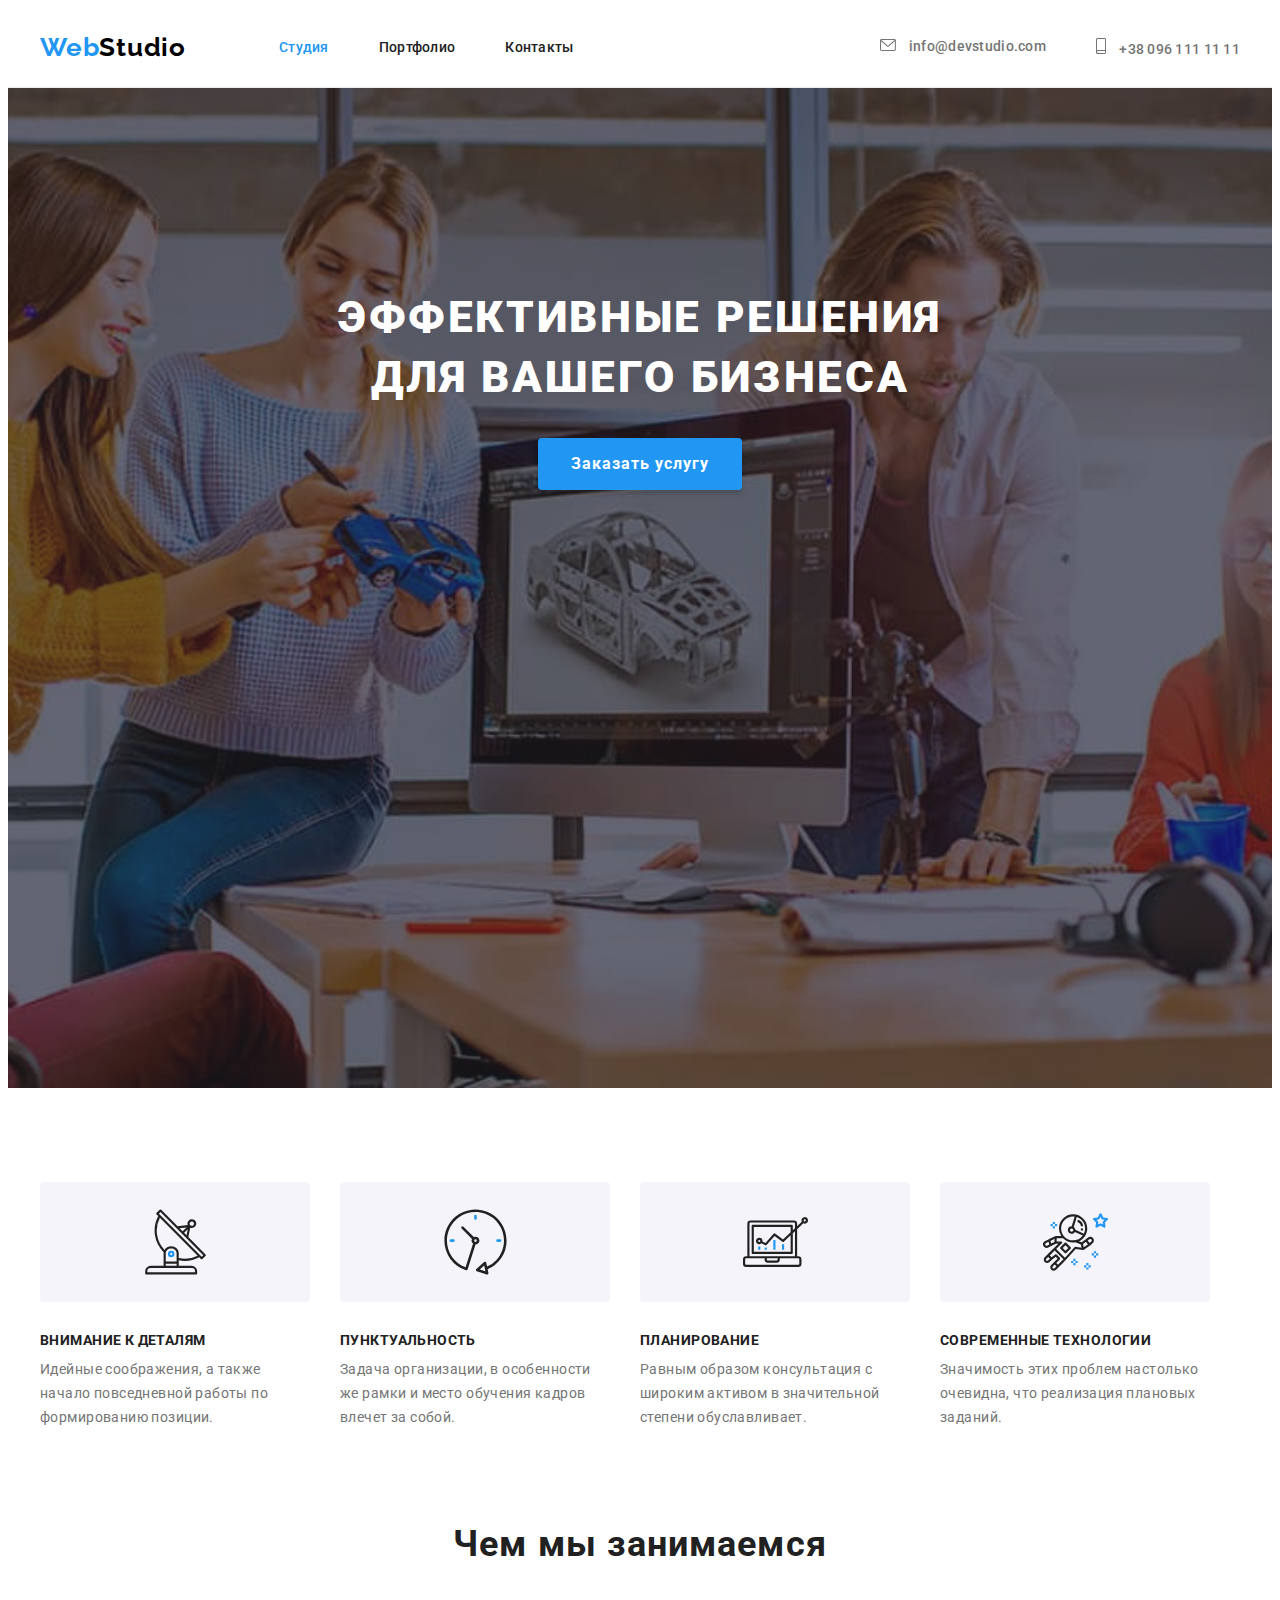
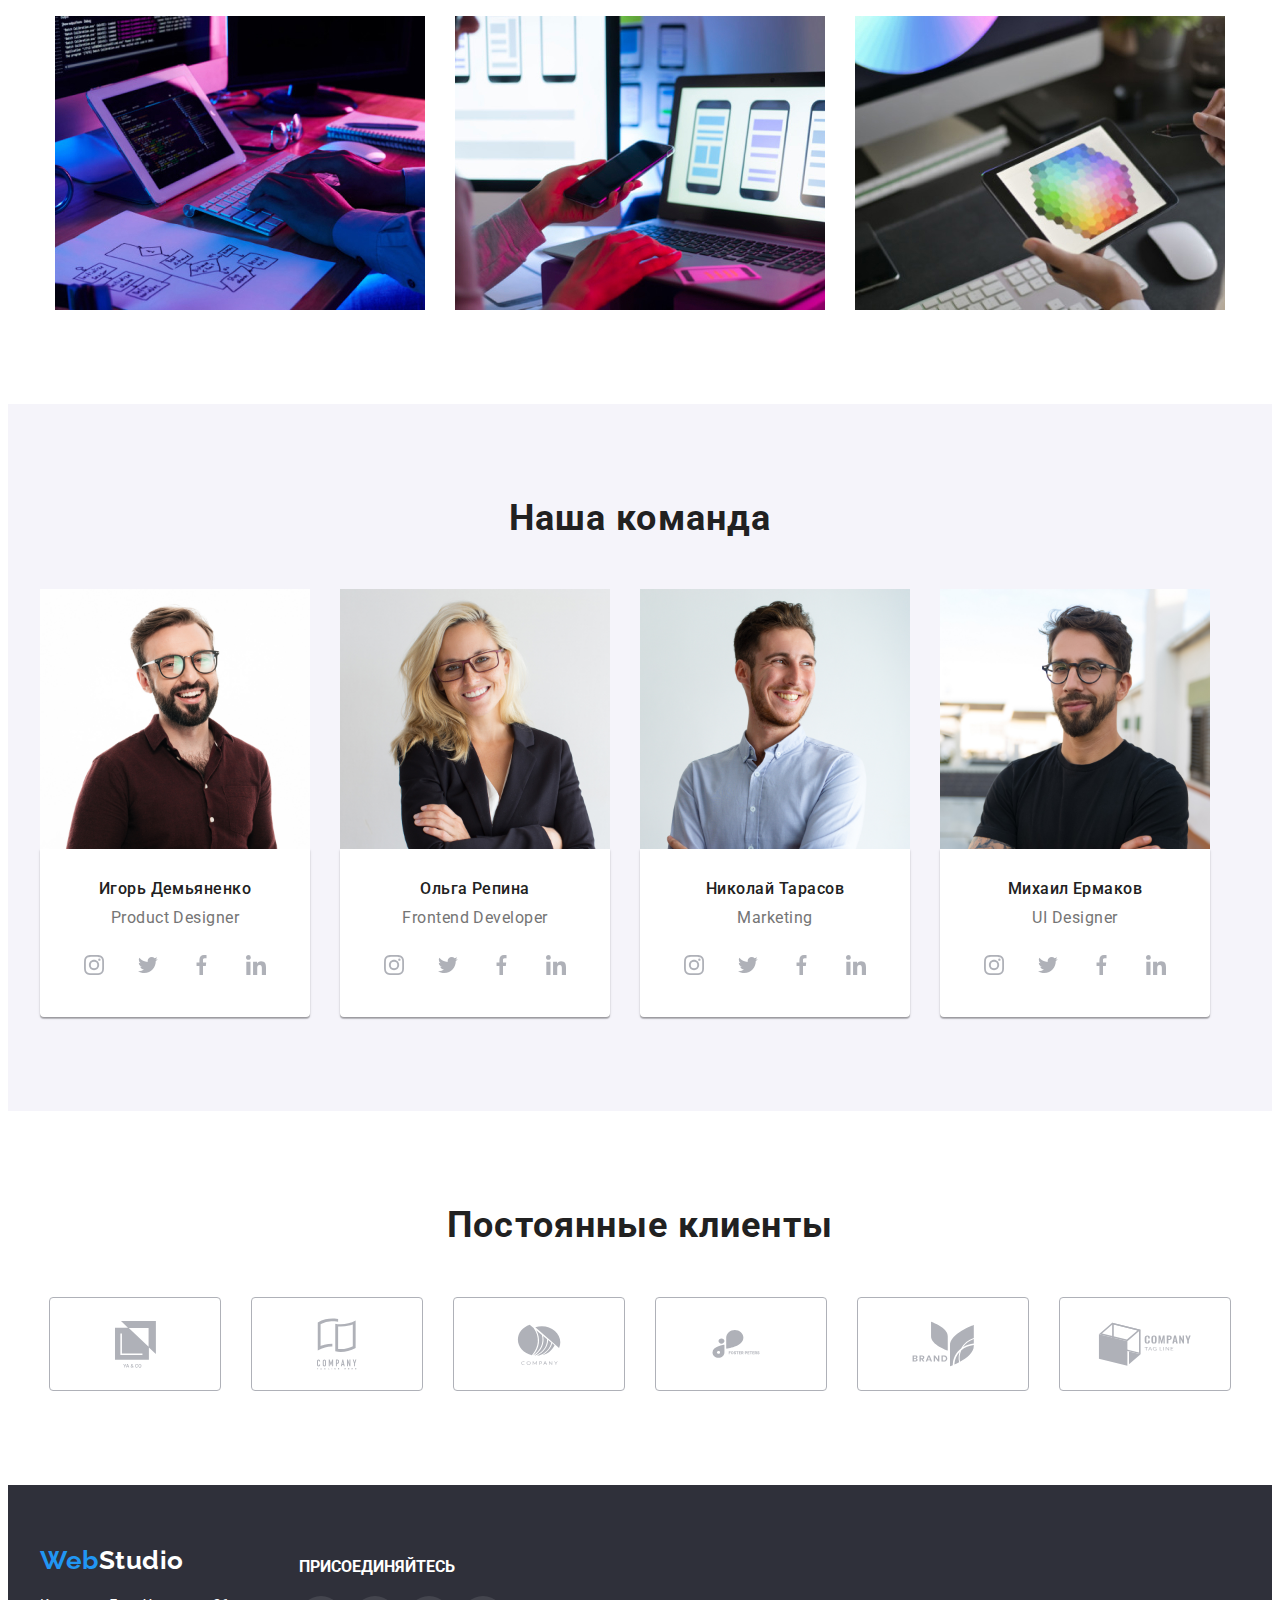
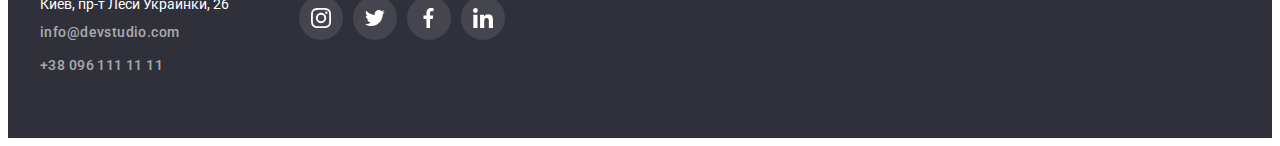
==== index.html @ 24366f68 "Initial commit" ====
<!DOCTYPE html>
<html lang="ru">
  <head>
    <meta charset="UTF-8" />
    <meta name="viewport" content="width=device-width, initial-scale=1.0" />
    <title>Студія</title>
    <link rel="preconnect" href="https://fonts.googleapis.com" />
    <link rel="preconnect" href="https://fonts.gstatic.com" crossorigin />
    <link
      href="https://fonts.googleapis.com/css2?family=Raleway:wght@700&family=Roboto:wght@400;500;700;900&display=swap"
      rel="stylesheet"
    />
    <link
      rel="stylesheet"
      href="https://cdnjs.cloudflare.com/ajax/libs/modern-normalize/1.1.0/modern-normalize.min.css"
      integrity="sha512-wpPYUAdjBVSE4KJnH1VR1HeZfpl1ub8YT/NKx4PuQ5NmX2tKuGu6U/JRp5y+Y8XG2tV+wKQpNHVUX03MfMFn9Q=="
      crossorigin="anonymous"
      referrerpolicy="no-referrer"
    />
    <link rel="stylesheet" href="./common.css" />
    <link rel="stylesheet" href="./main.css" />
  </head>

  <body>
    <!--секція хедер-->
    <header class="header">
      <div class="container header-container">
        <a href="/" class="logo link"
          >Web<span class="logo-title">Studio</span></a
        >

        <nav>
          <ul class="header-nav list">
            <li class="header-item">
              <a class="link current" href="./index.html">Студия</a>
            </li>
            <li class="header-item">
              <a class="link" href="./portfolio.html">Портфолио</a>
            </li>
            <li class="header-item">
              <a class="link" href="Контакты">Контакты</a>
            </li>
          </ul>
        </nav>

        <ul class="header-contacts list">
          <li>
            <a
              class="header-contact mail link"
              href="mailto:info@devstudio.com"
            >
              <svg width="16" height="12" class="ico">
                <use href="./symbol-defs.svg#icon-mail"></use>
              </svg>
              info@devstudio.com
            </a>
          </li>
          <li>
            <a class="header-contact link" href="tel:+380961111111">
              <svg width="10" height="16" class="ico">
                <use href="./symbol-defs.svg#icon-smartphone"></use>
              </svg>
              +38 096 111 11 11</a
            >
          </li>
        </ul>
      </div>
    </header>

    <!--секція герой-->
    <main>
      <section class="hero">
        <div class="container">
          <h1 class="hero-title">Эффективные решения для вашего бизнеса</h1>
          <button class="button" type="button">Заказать услугу</button>
        </div>
      </section>

      <!--секція переваги-->
      <section class="section benefits-section">
        <div class="container">
          <h2 hidden>особенности</h2>
          <ul class="benefits list">
            <li class="benefit-item">
              <div class="benefit-ico">
                <svg width="65" height="70" class="">
                  <use href="./symbol-defs.svg#icon-antenna"></use>
                </svg>
              </div>
              <h3 class="title">Внимание к деталям</h3>
              <p class="text-benefits">
                Идейные соображения, а также начало повседневной работы по
                формированию позиции.
              </p>
            </li>
            <li class="benefit-item">
              <div class="benefit-ico">
                <svg width="65" height="70" class="">
                  <use href="./symbol-defs.svg#icon-clock"></use>
                </svg>
              </div>
              <h3 class="title">Пунктуальность</h3>
              <p class="text-benefits">
                Задача организации, в особенности же рамки и место обучения
                кадров влечет за собой.
              </p>
            </li>
            <li class="benefit-item">
              <div class="benefit-ico">
                <svg width="65" height="70" class="">
                  <use href="./symbol-defs.svg#icon-diagram"></use>
                </svg>
              </div>
              <h3 class="title">Планирование</h3>
              <p class="text-benefits">
                Равным образом консультация с широким активом в значительной
                степени обуславливает.
              </p>
            </li>
            <li class="benefit-item">
              <div class="benefit-ico">
                <svg width="65" height="70" class="">
                  <use href="./symbol-defs.svg#icon-astronaut"></use>
                </svg>
              </div>
              <h3 class="title">Современные технологии</h3>
              <p class="text-benefits">
                Значимость этих проблем настолько очевидна, что реализация
                плановых заданий.
              </p>
            </li>
          </ul>
        </div>
      </section>

      <!--секція about-->
      <section class="section section-about">
        <div class="container">
          <h2 class="section-title">Чем мы занимаемся</h2>
          <ul class="services list">
            <li class="about">
              <img src="./img/01.jpg" alt="Фото" width="370" height="294" />
            </li>
            <li class="about">
              <img src="./img/02jpg.jpg" alt="Фото" width="370" height="294" />
            </li>
            <li class="about">
              <img src="./img/03jpg.jpg" alt="Фото" width="370" height="294" />
            </li>
          </ul>
        </div>
      </section>

      <!--секція команда-->
      <section class="section team-list">
        <div class="container">
          <h2 class="section-title">Наша команда</h2>
          <ul class="team list">
            <li class="team-item">
              <img src="./img/1.jpg" alt="портрет Игоря" width="270" />
              <div class="team-pic">
                <h3 class="title-smaller">Игорь Демьяненко</h3>
                <p class="text">Product Designer</p>
                <ul class="list ico-team-list">
                  <li class="ico-tiam">
                    <a class="social-link" href="">
                      <svg width="20" height="20" class="ico-team">
                        <use href="./symbol-defs.svg#icon-instagram"></use>
                      </svg>
                    </a>
                  </li>
                  <li class="ico-tiam">
                    <a class="social-link" href="">
                      <svg width="20" height="20" class="">
                        <use href="./symbol-defs.svg#icon-twitter"></use>
                      </svg>
                    </a>
                  </li>
                  <li class="ico-tiam">
                    <a class="social-link" href="">
                      <svg width="20" height="20" class="">
                        <use href="./symbol-defs.svg#icon-facebook"></use>
                      </svg>
                    </a>
                  </li>
                  <li class="ico-tiam">
                    <a class="social-link" href="">
                      <svg width="20" height="20" class="">
                        <use href="./symbol-defs.svg#icon-linkedin"></use>
                      </svg>
                    </a>
                  </li>
                </ul>
              </div>
            </li>
            <li class="team-item">
              <img src="./img/2.jpg" alt="портрет Ольги" width="270" />
              <div class="team-pic">
                <h3 class="title-smaller">Ольга Репина</h3>
                <p class="text">Frontend Developer</p>
                <ul class="list ico-team-list">
                  <li class="ico-tiam">
                    <a class="social-link" href="">
                      <svg width="20" height="20" class="ico-team">
                        <use href="./symbol-defs.svg#icon-instagram"></use>
                      </svg>
                    </a>
                  </li>
                  <li class="ico-tiam">
                    <a class="social-link" href="">
                      <svg width="20" height="20" class="">
                        <use href="./symbol-defs.svg#icon-twitter"></use>
                      </svg>
                    </a>
                  </li>
                  <li class="ico-tiam">
                    <a class="social-link" href="">
                      <svg width="20" height="20" class="">
                        <use href="./symbol-defs.svg#icon-facebook"></use>
                      </svg>
                    </a>
                  </li>
                  <li class="ico-tiam">
                    <a class="social-link" href="">
                      <svg width="20" height="20" class="">
                        <use href="./symbol-defs.svg#icon-linkedin"></use>
                      </svg>
                    </a>
                  </li>
                </ul>
              </div>
            </li>
            <li class="team-item">
              <img src="./img/3.jpg" alt="портрет Николая" width="270" />
              <div class="team-pic">
                <h3 class="title-smaller">Николай Тарасов</h3>
                <p class="text">Marketing</p>
                <ul class="list ico-team-list">
                  <li class="ico-tiam">
                    <a class="social-link" href="">
                      <svg width="20" height="20" class="ico-team">
                        <use href="./symbol-defs.svg#icon-instagram"></use>
                      </svg>
                    </a>
                  </li>
                  <li class="ico-tiam">
                    <a class="social-link" href="">
                      <svg width="20" height="20" class="">
                        <use href="./symbol-defs.svg#icon-twitter"></use>
                      </svg>
                    </a>
                  </li>
                  <li class="ico-tiam">
                    <a class="social-link" href="">
                      <svg width="20" height="20" class="">
                        <use href="./symbol-defs.svg#icon-facebook"></use>
                      </svg>
                    </a>
                  </li>
                  <li class="ico-tiam">
                    <a class="social-link" href="">
                      <svg width="20" height="20" class="">
                        <use href="./symbol-defs.svg#icon-linkedin"></use>
                      </svg>
                    </a>
                  </li>
                </ul>
              </div>
            </li>
            <li class="team-item">
              <img src="./img/4.jpg" alt="портрет Михаила" width="270" />
              <div class="team-pic">
                <h3 class="title-smaller">Михаил Ермаков</h3>
                <p class="text">UI Designer</p>
                <ul class="list ico-team-list">
                  <li class="ico-tiam">
                    <a class="social-link" href="">
                      <svg width="20" height="20" class="ico-team">
                        <use href="./symbol-defs.svg#icon-instagram"></use>
                      </svg>
                    </a>
                  </li>
                  <li class="ico-tiam">
                    <a class="social-link" href="">
                      <svg width="20" height="20" class="">
                        <use href="./symbol-defs.svg#icon-twitter"></use>
                      </svg>
                    </a>
                  </li>
                  <li class="ico-tiam">
                    <a class="social-link" href="">
                      <svg width="20" height="20" class="">
                        <use href="./symbol-defs.svg#icon-facebook"></use>
                      </svg>
                    </a>
                  </li>
                  <li class="ico-tiam">
                    <a class="social-link" href="">
                      <svg width="20" height="20" class="">
                        <use href="./symbol-defs.svg#icon-linkedin"></use>
                      </svg>
                    </a>
                  </li>
                </ul>
              </div>
            </li>
          </ul>
        </div>
      </section>

      <!--секція клієнти-->
      <section class="section section-clients">
        <div class="container">
          <h2 class="section-title">Постоянные клиенты</h2>
          <ul class="services list">
            <li class="clients">
              <a class="clients-list" href="">
                <svg width="41" height="47" class="">
                  <use href="./symbol-defs.svg#icon-group"></use>
                </svg>
              </a>
            </li>
            <li class="clients">
              <a class="clients-list" href="">
                <svg width="40" height="52" class="">
                  <use href="./symbol-defs.svg#icon-group-1"></use>
                </svg>
              </a>
            </li>
            <li class="clients">
              <a class="clients-list" href="">
                <svg width="44" height="41" class="">
                  <use href="./symbol-defs.svg#icon-group-2"></use>
                </svg>
              </a>
            </li>
            <li class="clients">
              <a class="clients-list" href="">
                <svg width="85" height="41" class="">
                  <use href="./symbol-defs.svg#icon-group-3"></use>
                </svg>
              </a>
            </li>
            <li class="clients">
              <a class="clients-list" href="">
                <svg width="63" height="46" class="">
                  <use href="./symbol-defs.svg#icon-group-4"></use>
                </svg>
              </a>
            </li>
            <li class="clients">
              <a class="clients-list" href="">
                <svg width="94" height="44" class="">
                  <use href="./symbol-defs.svg#icon-group-5"></use>
                </svg>
              </a>
            </li>
          </ul>
        </div>
      </section>
    </main>

    <!--сексія Футер-->
    <footer class="footer">
      <div class="container">
        <div class="footer-position">
          <div class="footer-main">
            <a href="/" class="logo link"
              >Web<span class="logo-title">Studio</span></a
            >
            <address class="map">Киев, пр-т Леси Украинки, 26</address>
            <address class="contacts">
              <a
                class="footer-contacts link mail-footer"
                href="mailto:info@devstudio.com"
                >info@devstudio.com</a
              >
              <a class="footer-contacts link" href="tel:+380961111111"
                >+38 096 111 11 11</a
              >
            </address>
          </div>
          <div class="footer-add">
            <h3 class="add">присоединяйтесь</h3>
            <ul class="list ico-team-list">
              <li class="ico-footer">
                <a class="social-link-footer" href="">
                  <svg width="20" height="20" class="ico-team">
                    <use href="./symbol-defs.svg#icon-instagram"></use>
                  </svg>
                </a>
              </li>
              <li class="ico-footer">
                <a class="social-link-footer" href="">
                  <svg width="20" height="20" class="">
                    <use href="./symbol-defs.svg#icon-twitter"></use>
                  </svg>
                </a>
              </li>
              <li class="ico-footer">
                <a class="social-link-footer" href="">
                  <svg width="20" height="20" class="">
                    <use href="./symbol-defs.svg#icon-facebook"></use>
                  </svg>
                </a>
              </li>
              <li class="ico-footer">
                <a class="social-link-footer" href="">
                  <svg width="20" height="20" class="">
                    <use href="./symbol-defs.svg#icon-linkedin"></use>
                  </svg>
                </a>
              </li>
            </ul>
          </div>
        </div>
      </div>
    </footer>
  </body>
</html>
---- common.css ----
/*герой*/

.hero {
    background-color: var(--titel-background-color);
    text-align: center;
    padding-top: 200px;
    padding-bottom: 200px;
    background-image: linear-gradient(to left, 
        rgba(47, 48, 58, 0.4), 
        rgba(47, 48, 58, 0.4)),
        url(./bgImg.jpg);
    background-repeat: no-repeat;
    background-position: center;
    background-size: cover;
    max-width: 1600px;
    height: 600px;
    margin-left: auto;
    margin-right: auto;
}

.hero-title {
    max-width: 696px;
    height: 120px;
    margin-bottom: 30px;
    margin-left: auto;
    margin-right: auto;
    color: var(--primery-white-coloc);
    font-family: var(--main-font);
    font-size: 44px;
    font-weight: 900;
    font-style: normal;
    line-height: 1.36;
    letter-spacing: 0.06em;
    text-transform: uppercase;
}

/* кнопки */

.button {
    font-family: var(--main-font), sans-serif;
    color: var(--primery-white-coloc);
    background-color: var(--accent-color);
    font-weight: 700;
    font-size: 16px;
    letter-spacing: 0.06em;
    line-height: 1.88;
    border-radius: 4px;
    border: 1px solid transparent;
    padding: 10px 32px;
    box-shadow: 0px 4px 4px rgba(0, 0, 0, 0.15);
}

.button:hover,
.button:focus {
    background-color: #188CE8;
    box-shadow: 0px 4px 4px rgba(0, 0, 0, 0.15);
}

.button-secondary {
    font-family: var(--main-font), sans-serif;
    color: var(--title-text-coloc);
    font-weight: 500;
    font-size: 16px;
    line-height: 1.62;
    text-align: center;
    letter-spacing: 0.03em;
    cursor: pointer;
    background-color: var(--secondary-background-color);
    border-radius: 4px;
    border: 1px solid transparent;
    padding: 6px 22px;
}

.button-secondary:hover,
.button-secondary:focus {
    color: var(--primery-white-coloc);
    background-color: var(--accent-color);
    box-shadow: 0px 3px 1px rgba(0, 0, 0, 0.1), 0px 1px 2px rgba(0, 0, 0, 0.08), 0px 2px 2px rgba(0, 0, 0, 0.12);
}

.button-secondary.current {
    background-color: var(--accent-color);
    color: var(--primery-white-coloc);
    box-shadow: 0px 3px 1px rgba(0, 0, 0, 0.1), 0px 1px 2px rgba(0, 0, 0, 0.08), 0px 2px 2px rgba(0, 0, 0, 0.12);
}

/* переваги*/

.benefits-section {
    padding-top: 94px;
    padding-bottom: 94px;
}

.benefits.list {
    display: flex;
}

.benefit-item:not(:last-child) {
    margin-right: 30px;
}

.benefit-item {
    width: 270px;
}

.benefit-ico {
    display: flex;
    align-items: center;
    justify-content: center;
    width: 270px;
    height: 120px;
    background: var(--secondary-background-color);
    border-radius: 4px;
    margin-bottom: 30px;
}

.title {
    margin-bottom: 10px;
    color: var(--title-text-coloc);
    font-weight: 700;
    font-size: 14px;
    font-family: var(--main-font);
    letter-spacing: 0.03em;
    text-transform: uppercase;
}

.text-benefits {
    font-family: var(--main-font);
    font-size: 14px;
    line-height: 1.71;
    letter-spacing: 0.03em;
}

/* about*/

.section-about {
    padding-bottom: 94px;
}

.section-title {
    margin-bottom: 50px;
    color: var(--title-text-coloc);
    font-weight: 700;
    font-size: 36px;
    line-height: 1.16;
    text-align: center;
    letter-spacing: 0.03em;
}

.services.list {
    display: flex;
    margin-top: 50px;
}

.about:not(:last-child) {
    margin-right: 30px;
}

/*команда*/

.section.team-list {
    padding: 94px 0;
    background-color: var(--secondary-background-color);
}

.team.list {
    display: flex;
    flex-wrap: wrap;
}

.team-pic {
    box-shadow: 0px 1px 3px rgba(0, 0, 0, 0.12), 0px 1px 1px rgba(0, 0, 0, 0.14), 0px 2px 1px rgba(0, 0, 0, 0.2);
    border-radius: 0px 0px 4px 4px;
    background-color: var(--primery-white-coloc);
    padding-top: 30px;
    padding-bottom: 30px;
}

.title-smaller {
    margin-bottom: 10px;
    color: var(--title-text-coloc);
    font-weight: 500;
    font-size: 16px;
    line-height: 1.19;
    text-align: center;
    letter-spacing: 0.03em;
}

.team-item:not(:last-child) {
    margin-right: 30px;
}

.text {
    font-size: 16px;
    line-height: 1.19;
    text-align: center;
    letter-spacing: 0.03em;
    margin-bottom: 16px;
}

.ico-team-list {
    display: flex;
    flex-wrap: wrap;
    justify-content: center;
}

.ico-tiam:not(:last-child) {
    margin-right: 10px;
}

.social-link {
    display: flex;
    align-items: center;
    justify-content: center;
    width: 44px;
    height: 44px;
    border-radius: 50%;
    fill: var(--social-icon-color);
}

.social-link:hover,
.social-link:focus {
    background-color: var(--accent-color);
    fill: var(--primery-white-coloc);
}

/* Клієнти*/

.section-clients {
    padding: 94px 0;
}

.services.list {
    display: flex;
    justify-content: center;
}

.clients:not(:last-child) {
    margin-right: 30px;
}

.clients-list {
    display: flex;
    align-items: center;
    justify-content: center;
    width: 170px;
    height: 92px;
    object-position: center;
    fill: rgba(175, 177, 184, 1);
    border: 1px solid #AFB1B8;
    border-radius: 4px;
}

.clients-list:hover,
.clients-list:focus-within {
    fill: rgba(33, 150, 243, 1);
    border: 1px solid var(--accent-color);
}

/* Портфоліо*/

.portfolio-section {
    padding-top: 100px;
    padding-bottom: 94px;
}

.portfolio-list {
    display: flex;
    justify-content: center;
    margin-bottom: 56px;
}

.portfolio-item {
    margin-right: 8px;
}

.project {
    display: flex;
    flex-wrap: wrap;
    margin: -15px;
}

.dropdown {
    width: 370px;
    margin: 15px;
}

.dropdown:hover {
    box-shadow: 0px 1px 1px rgba(0, 0, 0, 0.12), 0px 4px 4px rgba(0, 0, 0, 0.06), 1px 4px 6px rgba(0, 0, 0, 0.16);
}

.portfolio {
    margin-bottom: 4px;
    font-size: 18px;
    line-height: 2;
    letter-spacing: 0.06em;
}

.title-portfolio {
    margin-bottom: 4px;
    color: var(--title-text-coloc);
    font-weight: 700;
    font-size: 18px;
    letter-spacing: 0.06em;
    line-height: 2;
}

.border-portfolio {
    border: 1px solid #EEEEEE;
    border-top: 0;
    padding: 20px 24px;
}

.pic {
    display: block;
}

.text-portfolio {
    font-family: var(--main-font);
    font-size: 16px;
    font-weight: 400;
    line-height: 1.8;
    letter-spacing: 0.03em;
}
---- main.css ----
/* основний колір текста #757575 */
/* вторичний колір текста #212121 */
/* білий #FFFFFF */
/* герой і футер background: #2F303A */
/* основний background: #E5E5E5 */
/* команда background: #F5F4FA */
/* хедер background: #FFFFFF*/

:root {
    --primery-text-color: #757575;
    --title-text-coloc: #212121;
    --accent-color: #2196F3;
    --primery-white-coloc: #FFFFFF;
    --titel-background-color: #2F303A;
    --secondary-background-color: #F5F4FA;
    --black: #000000;
    --main-font: Roboto;
    --secondary-font: Raleway;
    --social-icon-color: #AFB1B8;
}


body {
    background-color: var(--primery-white-coloc);
    color: var(--primery-text-color);
    font-family: var(--main-font), sans-serif;
    font-size: 14px;
}

.container {
    width: 1200px;
    padding-left: 15px;
    padding-right: 15px;
    margin-left: auto;
    margin-right: auto;
}

h1, h2, h3, p {
    margin: 0;
}

.list {
    list-style: none;
    margin: 0;
    padding: 0;
}

img{
    display: block;
    max-width: 100%;
    height: auto;
    }

/* хедер*/

.header-container {
    display: flex;
    align-items: center;
}
        
.header .logo {
    margin-right: 93px;
    color: var(--accent-color);
    font-family: var(--secondary-font), sans-serif;
    font-weight: 700;
    font-size: 26px;
    line-height: 1.19;
    letter-spacing: 0.03em;
}

.header .logo-title {
    color: var(--black);
}

.header {
    padding-top: 24px;
    padding-bottom: 24px;
    background-color: var(--primery-white-coloc);
    border-bottom: 1px solid #ECECEC;
}

.header-nav {
    display: flex;
    align-items: center;
}

.header-item:not(:last-child) {
margin-right: 50px;
}

.link {
    text-decoration: none;
    font-weight: 500;
    font-size: 14px;
    color: var(--title-text-coloc);
    letter-spacing: 0.02em;
}

.header-nav .link:hover,
.header-nav .link:focus {
    color: var(--accent-color);
}

.header-nav .link.current {
    color: var(--accent-color);
    display: block;
}

.header-contacts {
    display: flex;
    margin-left: auto;
}

.header-contact {
    color: var(--primery-text-color);
    font-weight: 500;
    font-size: 14px;
    letter-spacing: 0.02em;
}

.header-contact:hover,
.header-contact:focus {
    color: var(--accent-color);
}

.mail {
    margin-right: 50px;
}

.ico {
    margin-right: 10px;
    object-position: center;
    fill: currentColor;
}

.ico :hover,
.ico :focus {
    color: var(--accent-color);
}

/*футер*/

.footer {
    padding-top: 60px;
    padding-bottom: 60px;
    color: var(--primery-white-coloc);
    background-color: var(--titel-background-color);
    font-style: normal;
}

.footer .logo {
    display: block;
    margin-bottom: 20px;
    font-family: var(--secondary-font), sans-serif;
    font-weight: 700;
    font-size: 26px;
    line-height: 1.19;
    color: var(--accent-color);
}

.footer .logo-title {
    color: var(--primery-white-coloc);
}

address {
    font-style: normal;
}
.map {
    margin-bottom: 9px;
}

.contacts .footer-contacts{
    display: block;
    color: rgba(255, 255, 255, 0.6);
    line-height: 1.71;
    letter-spacing: 0.03em;
}

.mail-footer {
    margin-bottom: 9px;
}

.ico-footer {
    display: flex;
    align-items: center;
    justify-content: center;
    border-radius: 50%;
    margin-right: 10px;
    }

.social-link-footer {
    display: flex;
    align-items: center;
    justify-content: center;
    fill: var(--primery-white-coloc);
    width: 44px;
    height: 44px;
    border-radius: 50%;
    background-color: rgba(255, 255, 255, 0.1);
}
        
.social-link-footer:hover,
.social-link-footer:focus {
    background-color: var(--accent-color);
    fill: var(--primery-white-coloc);
}

.footer-position{
    display: flex;
}

.footer-main {
    margin-right: 70px;
}  

.footer-add {
    padding-top: 12px;
}

.add {
    margin-bottom: 20px;
    text-transform: uppercase;
}
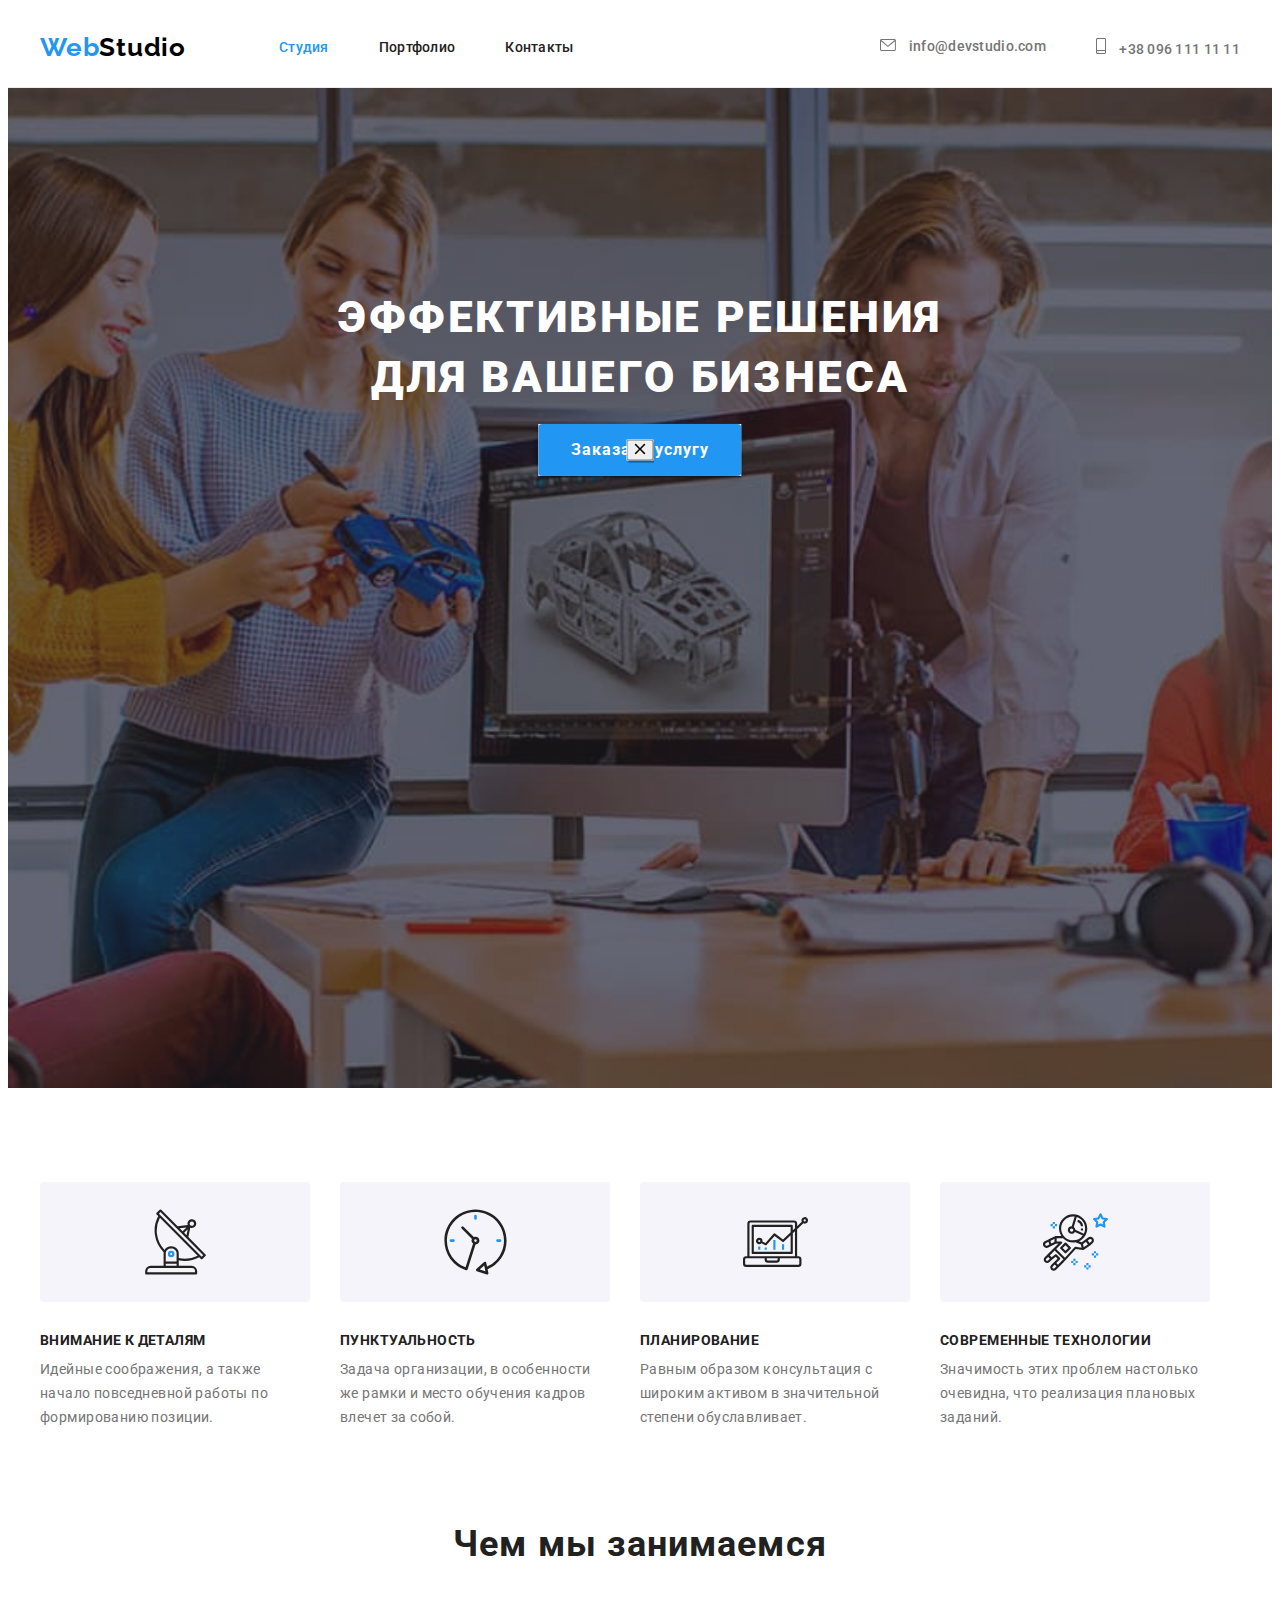
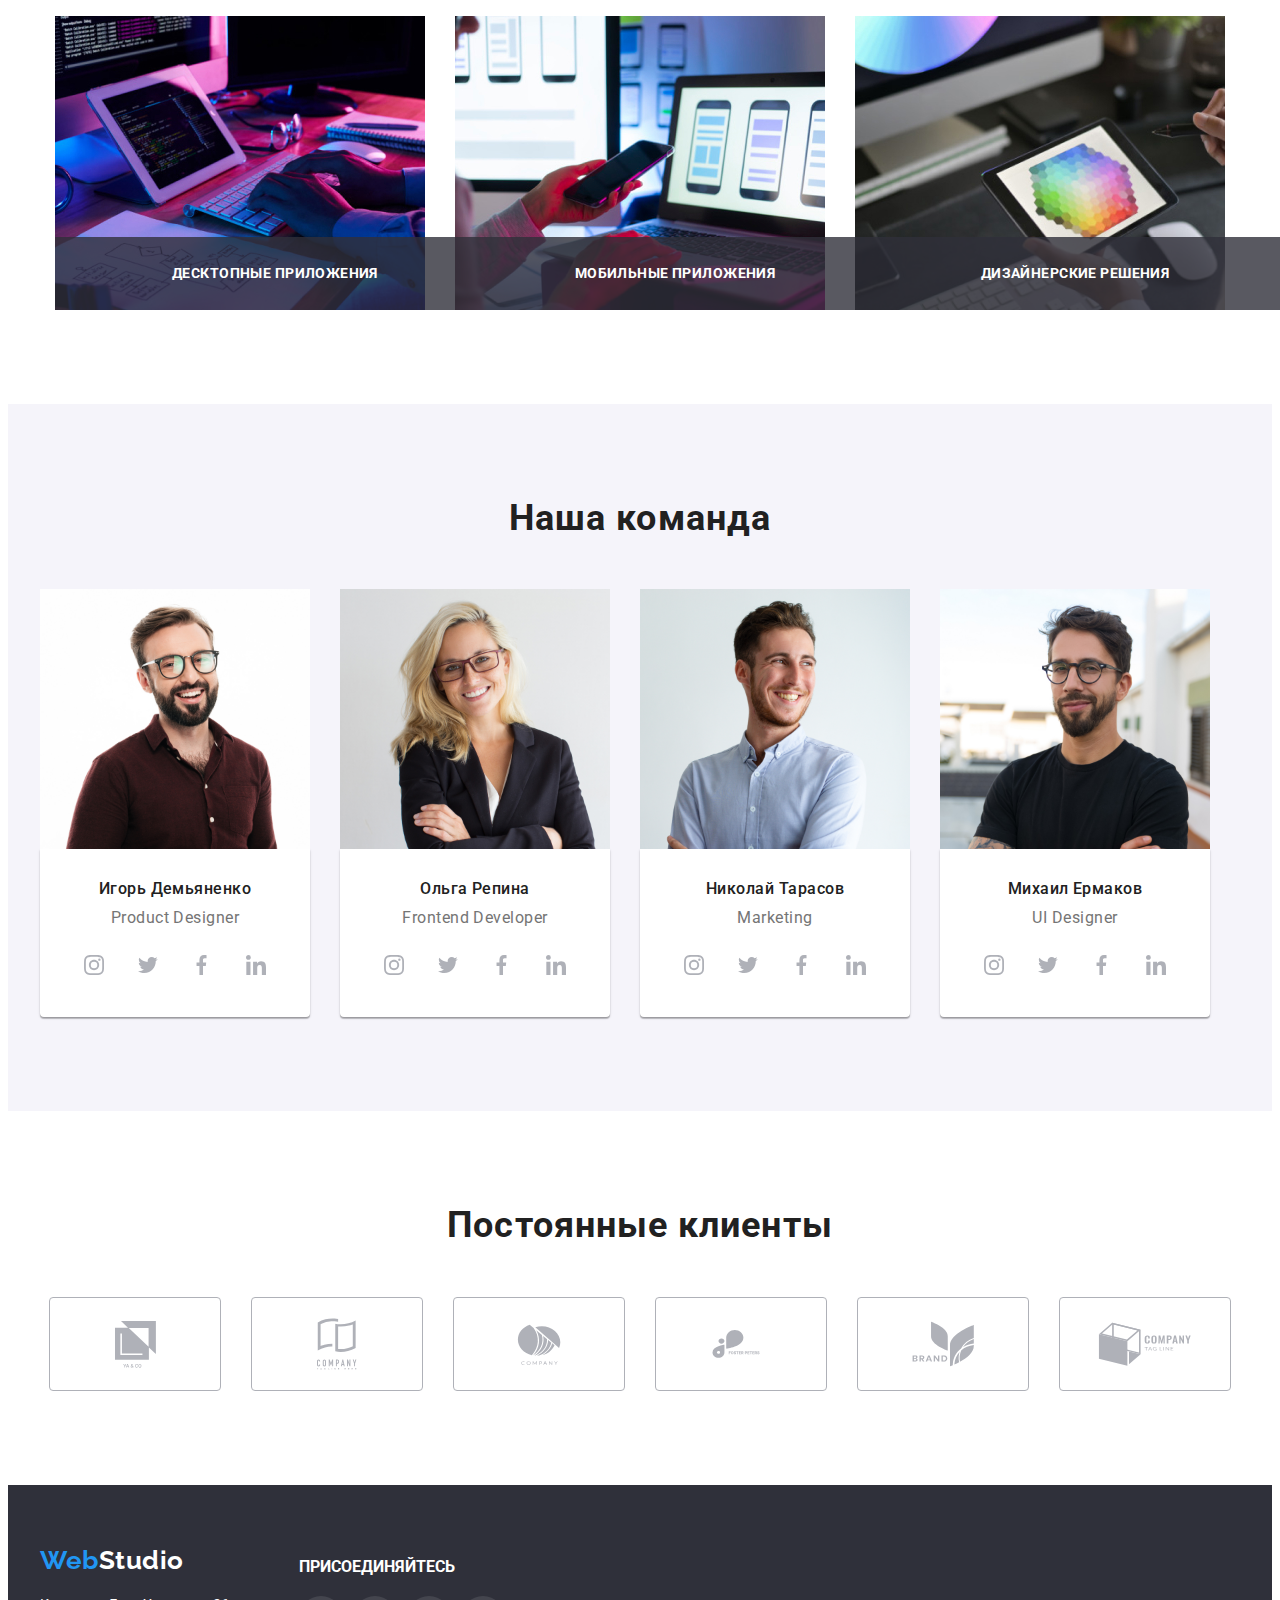
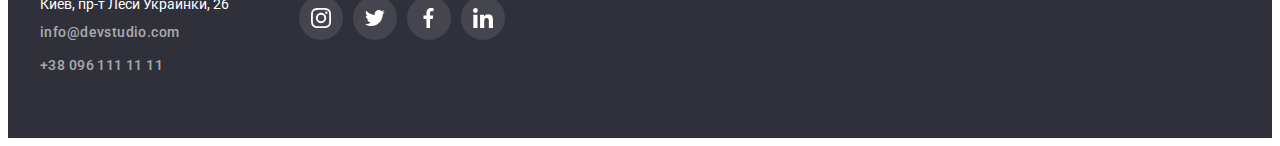
==== commit e4edb6b4: "start" ====
--- a/index.html
+++ b/index.html
@@ -23,6 +23,7 @@
 
   <body>
     <!--секція хедер-->
+
     <header class="header">
       <div class="container header-container">
         <a href="/" class="logo link"
@@ -72,7 +73,9 @@
       <section class="hero">
         <div class="container">
           <h1 class="hero-title">Эффективные решения для вашего бизнеса</h1>
-          <button class="button" type="button">Заказать услугу</button>
+          <div class="modal">
+            <button class="button" type="button">Заказать услугу</button>
+          </div>
         </div>
       </section>
 
@@ -140,12 +143,15 @@
           <ul class="services list">
             <li class="about">
               <img src="./img/01.jpg" alt="Фото" width="370" height="294" />
+              <p class="text-about">Десктопные приложения</p>
             </li>
             <li class="about">
               <img src="./img/02jpg.jpg" alt="Фото" width="370" height="294" />
+              <p class="text-about">Мобильные приложения</p>
             </li>
             <li class="about">
               <img src="./img/03jpg.jpg" alt="Фото" width="370" height="294" />
+              <p class="text-about">Дизайнерские решения</p>
             </li>
           </ul>
         </div>
@@ -416,5 +422,16 @@
         </div>
       </div>
     </footer>
+
+    <!--модальне вікно-->
+    <div class="backdrop">
+      <div class="modal">
+        <button aria-label="выйти" class="exit">
+          <svg width="11" height="11" class="">
+            <use href="./images/Vector.svg"></use>
+          </svg>
+        </button>
+      </div>
+    </div>
   </body>
 </html>
--- a/common.css
+++ b/common.css
@@ -34,6 +34,8 @@
     text-transform: uppercase;
 }
 
+
+
 /* кнопки */
 
 .button {
@@ -131,6 +133,7 @@
     letter-spacing: 0.03em;
 }
 
+
 /* about*/
 
 .section-about {
@@ -154,6 +157,30 @@
 
 .about:not(:last-child) {
     margin-right: 30px;
+}
+
+.about {
+    position: relative;
+    width: 370px;
+    height: 294px;
+    margin-bottom: 0;
+}
+
+.text-about {
+    position: absolute;
+    padding: 35px;
+    width: 100%;
+    bottom: 0;
+    font-family: var(--main-font);
+    font-style: normal;
+    font-weight: 700;
+    font-size: 14px;
+    line-height: 0.16;
+    text-align: center;
+    letter-spacing: 0.03em;
+    text-transform: uppercase;
+    color: var(--primery-white-coloc);
+    background: rgba(47, 48, 58, 0.8);
 }
 
 /*команда*/
@@ -321,4 +348,60 @@
     font-weight: 400;
     line-height: 1.8;
     letter-spacing: 0.03em;
-}+}
+
+.aside {
+    position: relative;
+    display: block; 
+}
+
+.desc {
+    position: absolute;
+    width: 100%;
+    height: 100%;
+    padding: 63px 24px;
+    background-color: rgba(33, 150, 243, 0.9);
+    font-family: var(--main-font);
+    font-size: 18px;
+    letter-spacing: 0.03em;
+    line-height: 1.5;
+    color: var(--primery-white-coloc);
+    opacity: 0;
+    top: 50%;
+    left: 50%;
+    transform: translate(-50%, -50%);
+    transition: 700ms, opasiti linear;
+}
+
+.dropdown:hover .desc {
+    content: '';
+    opacity: 1;
+    display: inline-block;
+}
+
+/* модальне вікно*/
+
+.backdrop {
+    position: fixed;
+    top: 0;
+    left: 0;
+    width: 100%;
+    height: 100%;
+}
+
+.modal {
+    width: 528;
+    height: 581;
+    background-color: var(--primery-white-coloc);
+
+    position: absolute;
+    top: 50%;
+    left: 50%;
+    transform: translate(-50%, -50%);
+
+    box-shadow: 0px 1px 3px rgba(0, 0, 0, 0.12), 0px 1px 1px rgba(0, 0, 0, 0.14), 0px 2px 1px rgba(0, 0, 0, 0.2);
+}
+
+
+
+   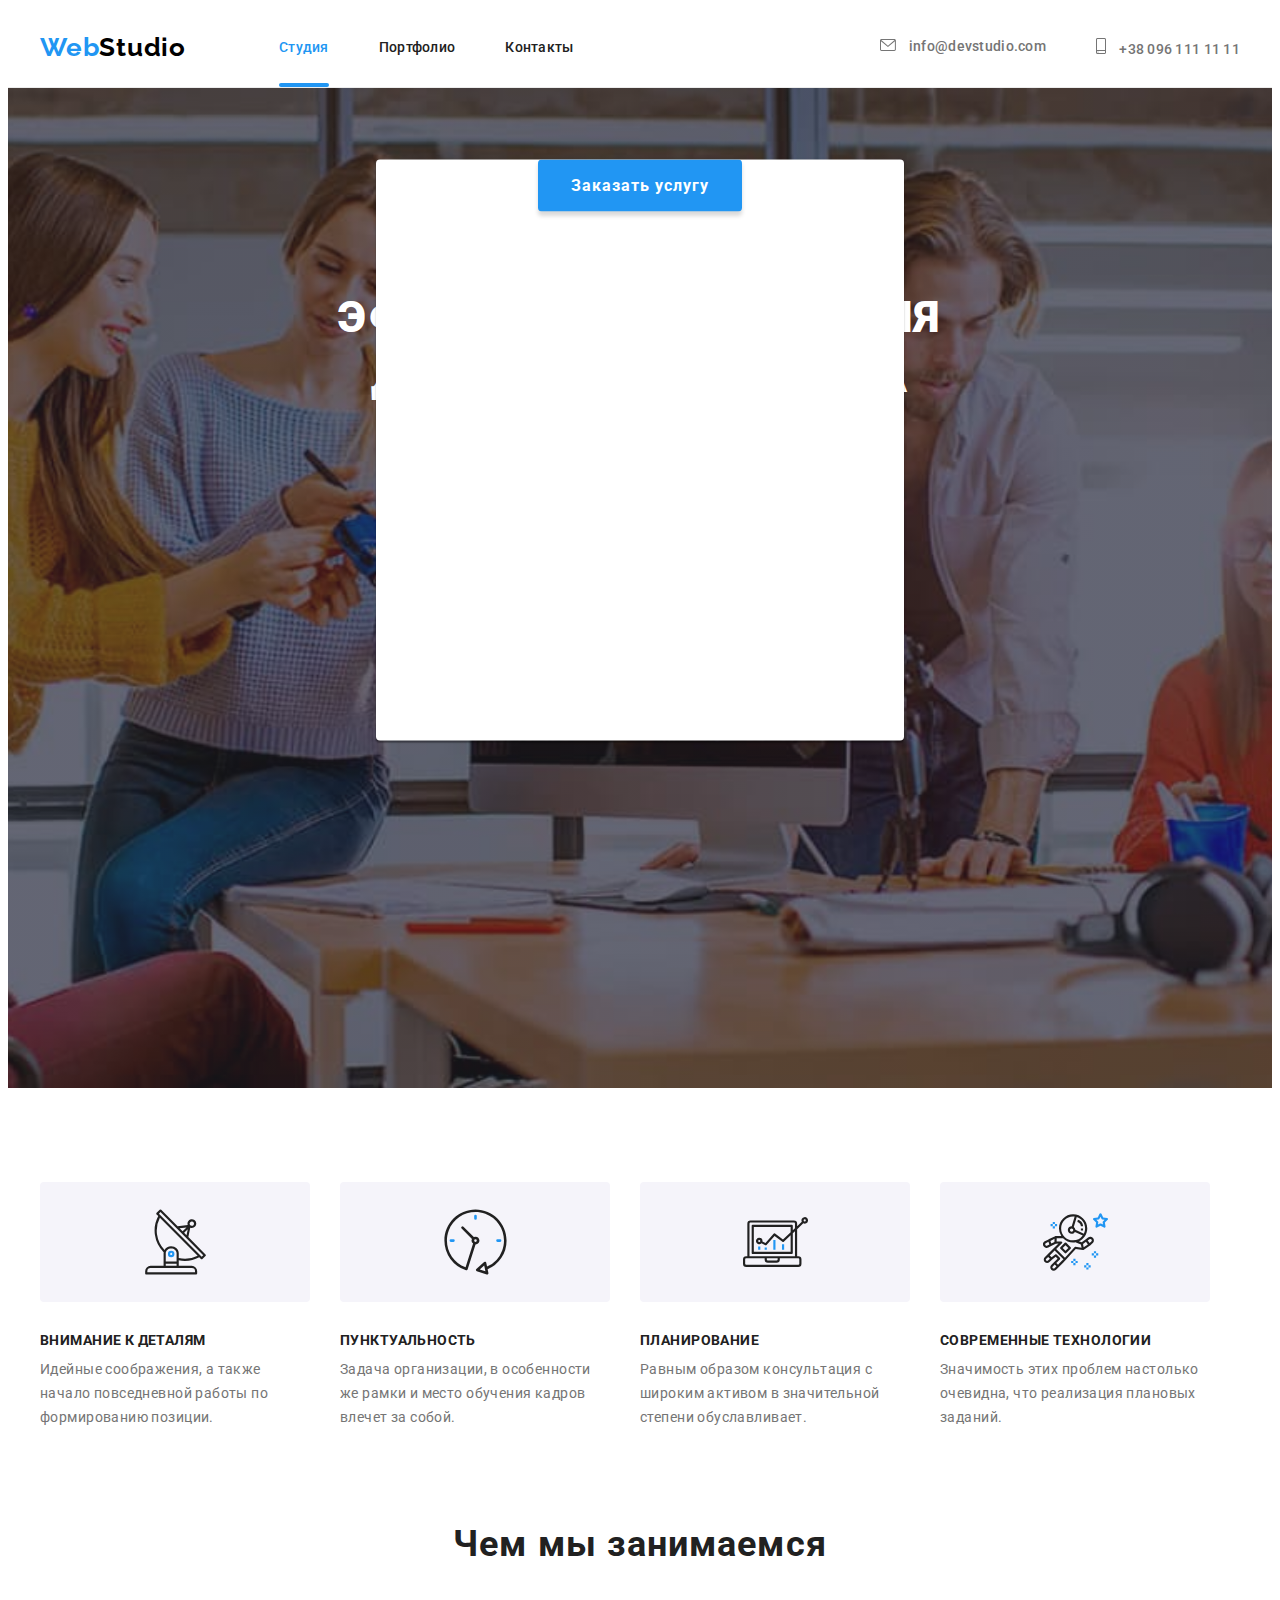
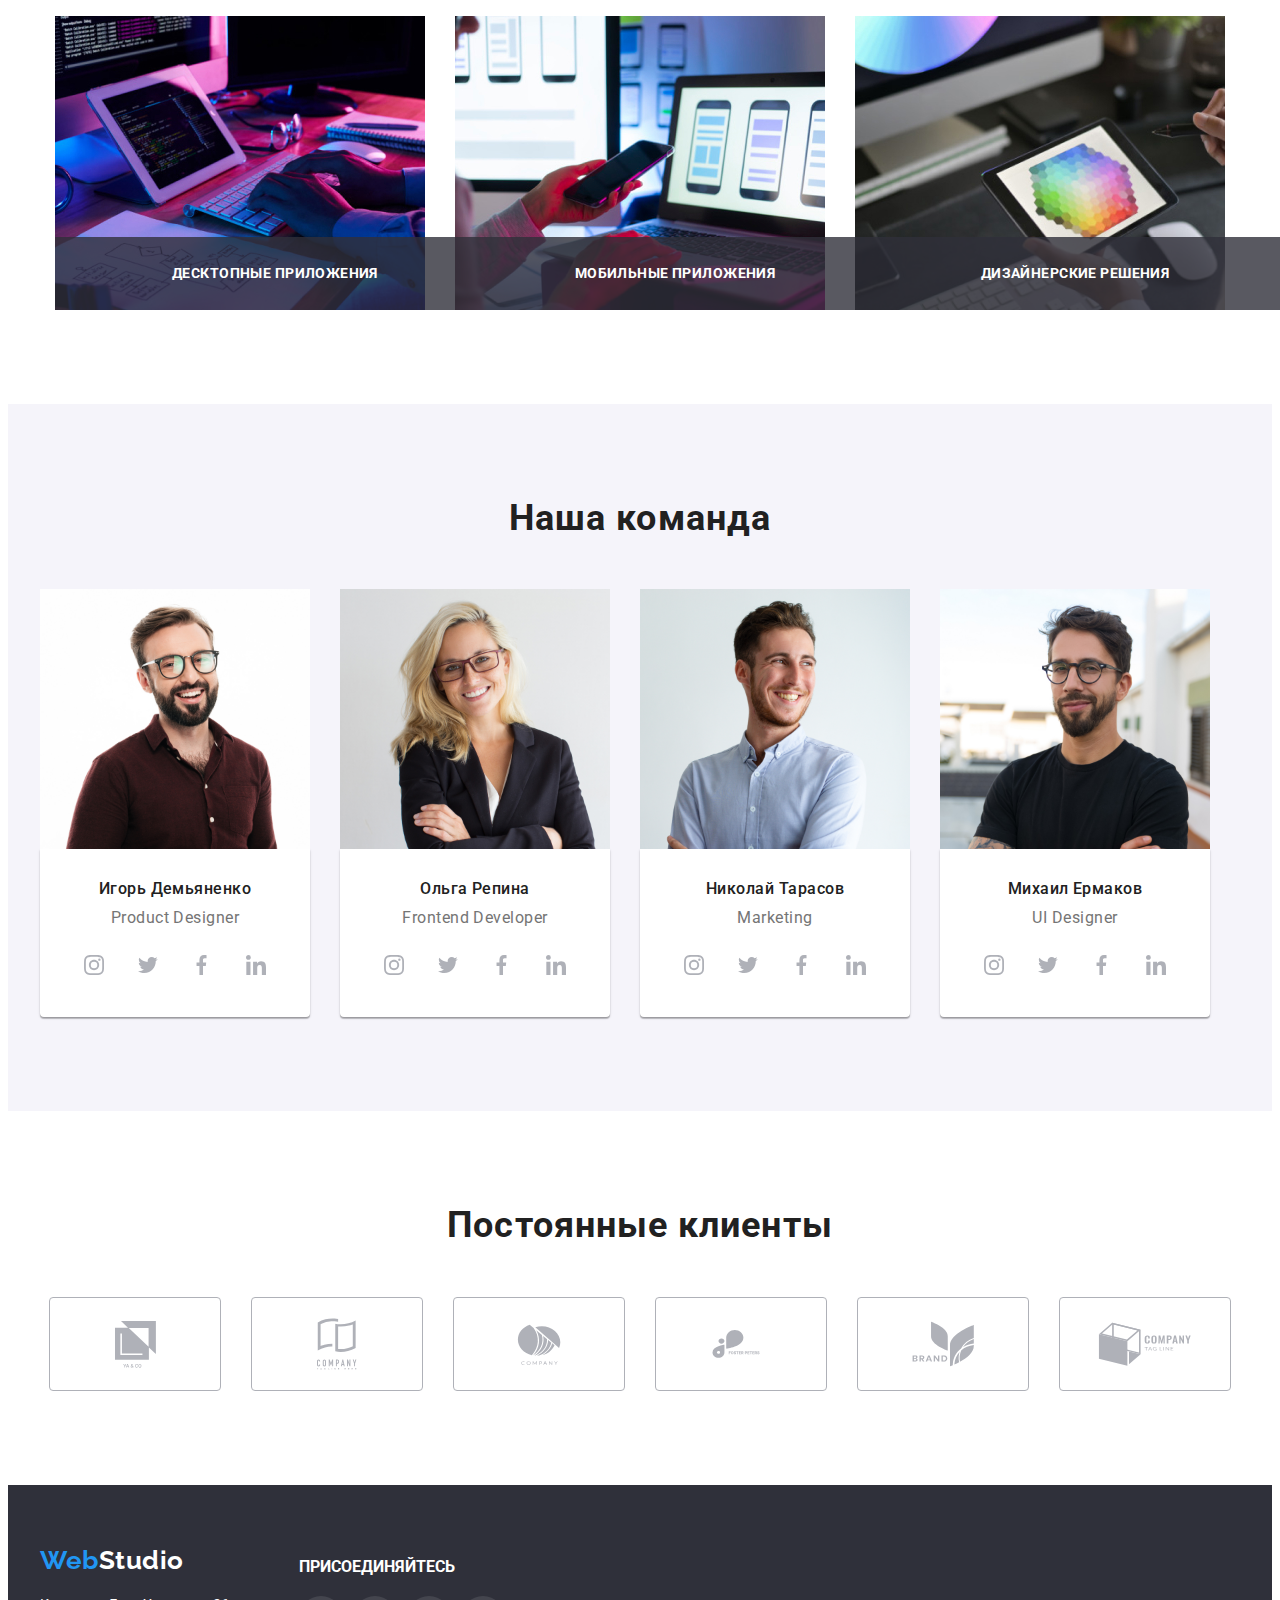
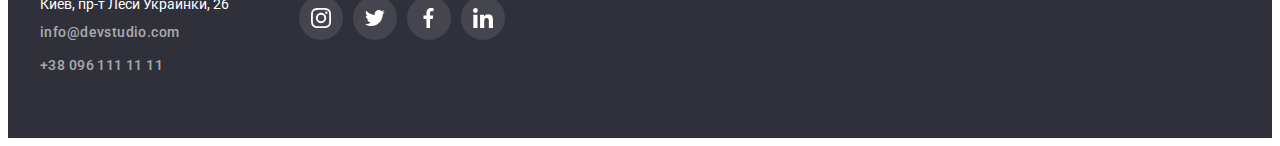
==== commit 218a8347: "add modal window" ====
--- a/index.html
+++ b/index.html
@@ -74,7 +74,9 @@
         <div class="container">
           <h1 class="hero-title">Эффективные решения для вашего бизнеса</h1>
           <div class="modal">
-            <button class="button" type="button">Заказать услугу</button>
+            <button data-modal-open class="button" type="button">
+              Заказать услугу
+            </button>
           </div>
         </div>
       </section>
@@ -424,14 +426,16 @@
     </footer>
 
     <!--модальне вікно-->
-    <div class="backdrop">
+    <div data-modal class="backdrop is-hidden">
       <div class="modal">
-        <button aria-label="выйти" class="exit">
+        <button data-modal-close aria-label="выйти" class="exit" tipe="button">
           <svg width="11" height="11" class="">
-            <use href="./images/Vector.svg"></use>
+            <use href="./symbol-defs.svg#icon-exit"></use>
           </svg>
         </button>
       </div>
     </div>
+
+    <script src="./js/modal.js"></script>
   </body>
 </html>
--- a/common.css
+++ b/common.css
@@ -50,6 +50,8 @@
     border: 1px solid transparent;
     padding: 10px 32px;
     box-shadow: 0px 4px 4px rgba(0, 0, 0, 0.15);
+
+    transition: background-color var(--anim-slow);
 }
 
 .button:hover,
@@ -71,6 +73,8 @@
     border-radius: 4px;
     border: 1px solid transparent;
     padding: 6px 22px;
+
+    transition: background-color var(--anim-slow);
 }
 
 .button-secondary:hover,
@@ -243,6 +247,8 @@
     height: 44px;
     border-radius: 50%;
     fill: var(--social-icon-color);
+
+    transition: background-color var(--anim-slow);
 }
 
 .social-link:hover,
@@ -276,6 +282,8 @@
     fill: rgba(175, 177, 184, 1);
     border: 1px solid #AFB1B8;
     border-radius: 4px;
+
+    transition: fill var(--anim-slow);
 }
 
 .clients-list:hover,
@@ -352,11 +360,14 @@
 
 .aside {
     position: relative;
-    display: block; 
+    display: block;
+    overflow: hidden;
 }
 
 .desc {
     position: absolute;
+    top: 0;
+    left: 0;
     width: 100%;
     height: 100%;
     padding: 63px 24px;
@@ -366,17 +377,16 @@
     letter-spacing: 0.03em;
     line-height: 1.5;
     color: var(--primery-white-coloc);
-    opacity: 0;
-    top: 50%;
-    left: 50%;
-    transform: translate(-50%, -50%);
-    transition: 700ms, opasiti linear;
+
+    transition: var(--anim-slow), opasiti linear;
+    transform: translatey(+100%);
+
+    overflow: hidden;
 }
 
 .dropdown:hover .desc {
     content: '';
-    opacity: 1;
-    display: inline-block;
+    transform: translatey(0);
 }
 
 /* модальне вікно*/
@@ -387,21 +397,55 @@
     left: 0;
     width: 100%;
     height: 100%;
+
+    background: rgba(0, 0, 0, 0.2);
+
+    opacity: 1;
+    visibility: visible;
+    pointer-events: initial;
+}
+
+.backdrop.is-hidden {
+    opacity: 0;
+    visibility: hidden;
+    pointer-events: none;
 }
 
 .modal {
-    width: 528;
-    height: 581;
+    min-width: 528px;
+    min-height: 581px;
     background-color: var(--primery-white-coloc);
 
     position: absolute;
     top: 50%;
     left: 50%;
     transform: translate(-50%, -50%);
+    border-radius: 4px;
 
     box-shadow: 0px 1px 3px rgba(0, 0, 0, 0.12), 0px 1px 1px rgba(0, 0, 0, 0.14), 0px 2px 1px rgba(0, 0, 0, 0.2);
 }
 
+.exit {
+    position: absolute;
+    top: 0;
+    right: 0;
+
+    transform: translate(-8px, 8px);
+
+    display: flex;
+    align-items: center;
+    justify-content: center;
+    width: 30px;
+    height: 30px;
+    padding: 0;
+
+    border: 1px solid rgba(0, 0, 0, 0.1);
+    border-radius: 50%;
+    background-color: var(--primery-white-coloc);
+    cursor: pointer;
+    box-shadow: 0px 1px 3px rgba(0, 0, 0, 0.12), 0px 1px 1px rgba(0, 0, 0, 0.14), 0px 2px 1px rgba(0, 0, 0, 0.2);
+}
+
 
 
    --- a/main.css
+++ b/main.css
@@ -17,6 +17,7 @@
     --main-font: Roboto;
     --secondary-font: Raleway;
     --social-icon-color: #AFB1B8;
+    --anim-slow: 250ms cubic-bezier(0.4, 0, 0.2, 1);
 }
 
 
@@ -56,6 +57,7 @@
 .header-container {
     display: flex;
     align-items: center;
+    padding: 0;
 }
         
 .header .logo {
@@ -66,6 +68,7 @@
     font-size: 26px;
     line-height: 1.19;
     letter-spacing: 0.03em;
+    padding: 0;
 }
 
 .header .logo-title {
@@ -73,8 +76,6 @@
 }
 
 .header {
-    padding-top: 24px;
-    padding-bottom: 24px;
     background-color: var(--primery-white-coloc);
     border-bottom: 1px solid #ECECEC;
 }
@@ -93,7 +94,11 @@
     font-weight: 500;
     font-size: 14px;
     color: var(--title-text-coloc);
+    line-height: 1.14;
     letter-spacing: 0.02em;
+
+    padding: 32px 0 31px 0;
+    transition: color var(--anim-slow);
 }
 
 .header-nav .link:hover,
@@ -101,9 +106,25 @@
     color: var(--accent-color);
 }
 
-.header-nav .link.current {
-    color: var(--accent-color);
-    display: block;
+.link.current {
+    color: var(--accent-color);
+    display: block;
+    position: relative;
+}
+
+.link.current::after {
+    content: '';
+
+    display: inline-block;
+    bottom: 0;
+    left: 0;
+
+    width: 100%;
+    height: 4px;
+
+    background-color: var(--accent-color);
+    border-radius: 2px;
+    position: absolute;
 }
 
 .header-contacts {
@@ -116,6 +137,8 @@
     font-weight: 500;
     font-size: 14px;
     letter-spacing: 0.02em;
+
+    transition: color var(--anim-slow);
 }
 
 .header-contact:hover,
@@ -131,6 +154,8 @@
     margin-right: 10px;
     object-position: center;
     fill: currentColor;
+
+    transition: color var(--anim-slow);
 }
 
 .ico :hover,
@@ -151,6 +176,7 @@
 .footer .logo {
     display: block;
     margin-bottom: 20px;
+    padding: 0;
     font-family: var(--secondary-font), sans-serif;
     font-weight: 700;
     font-size: 26px;
@@ -174,6 +200,7 @@
     color: rgba(255, 255, 255, 0.6);
     line-height: 1.71;
     letter-spacing: 0.03em;
+    padding: 0;
 }
 
 .mail-footer {
@@ -197,6 +224,8 @@
     height: 44px;
     border-radius: 50%;
     background-color: rgba(255, 255, 255, 0.1);
+
+    transition: background-color var(--anim-slow);
 }
         
 .social-link-footer:hover,
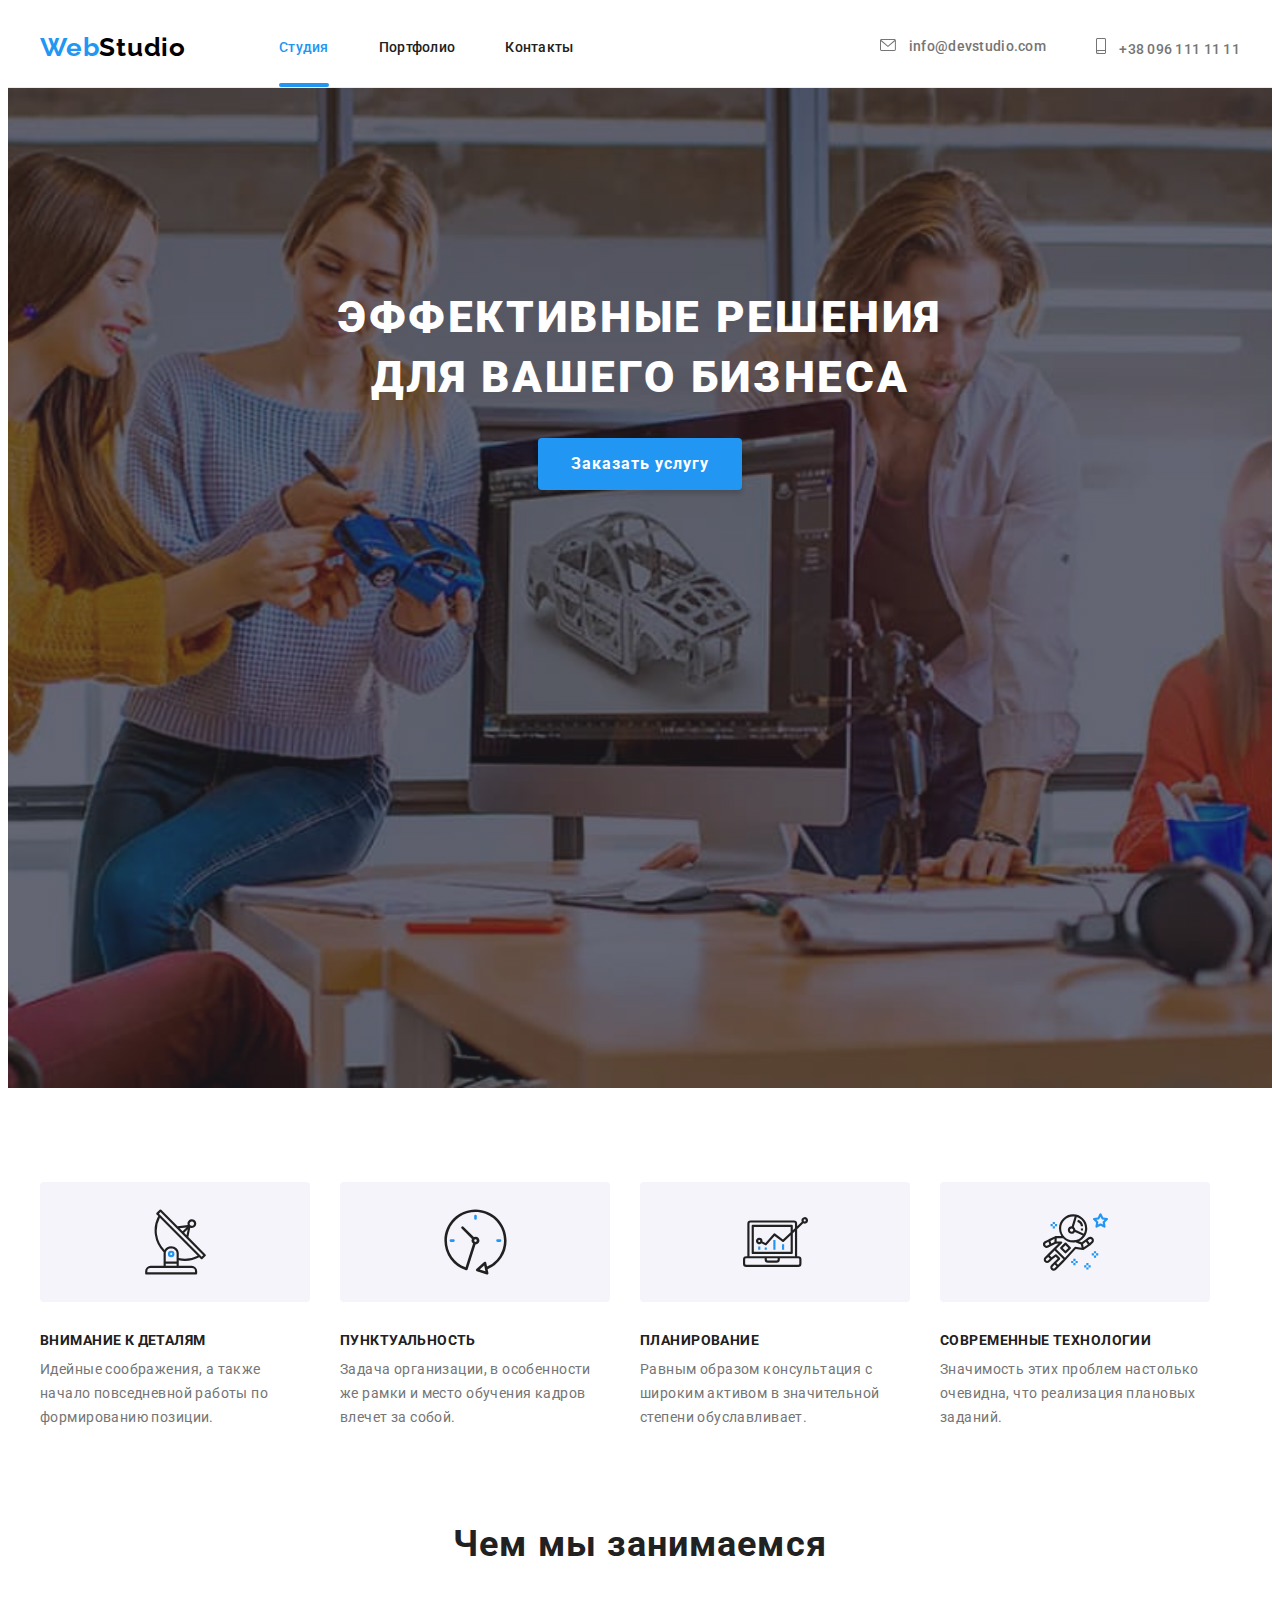
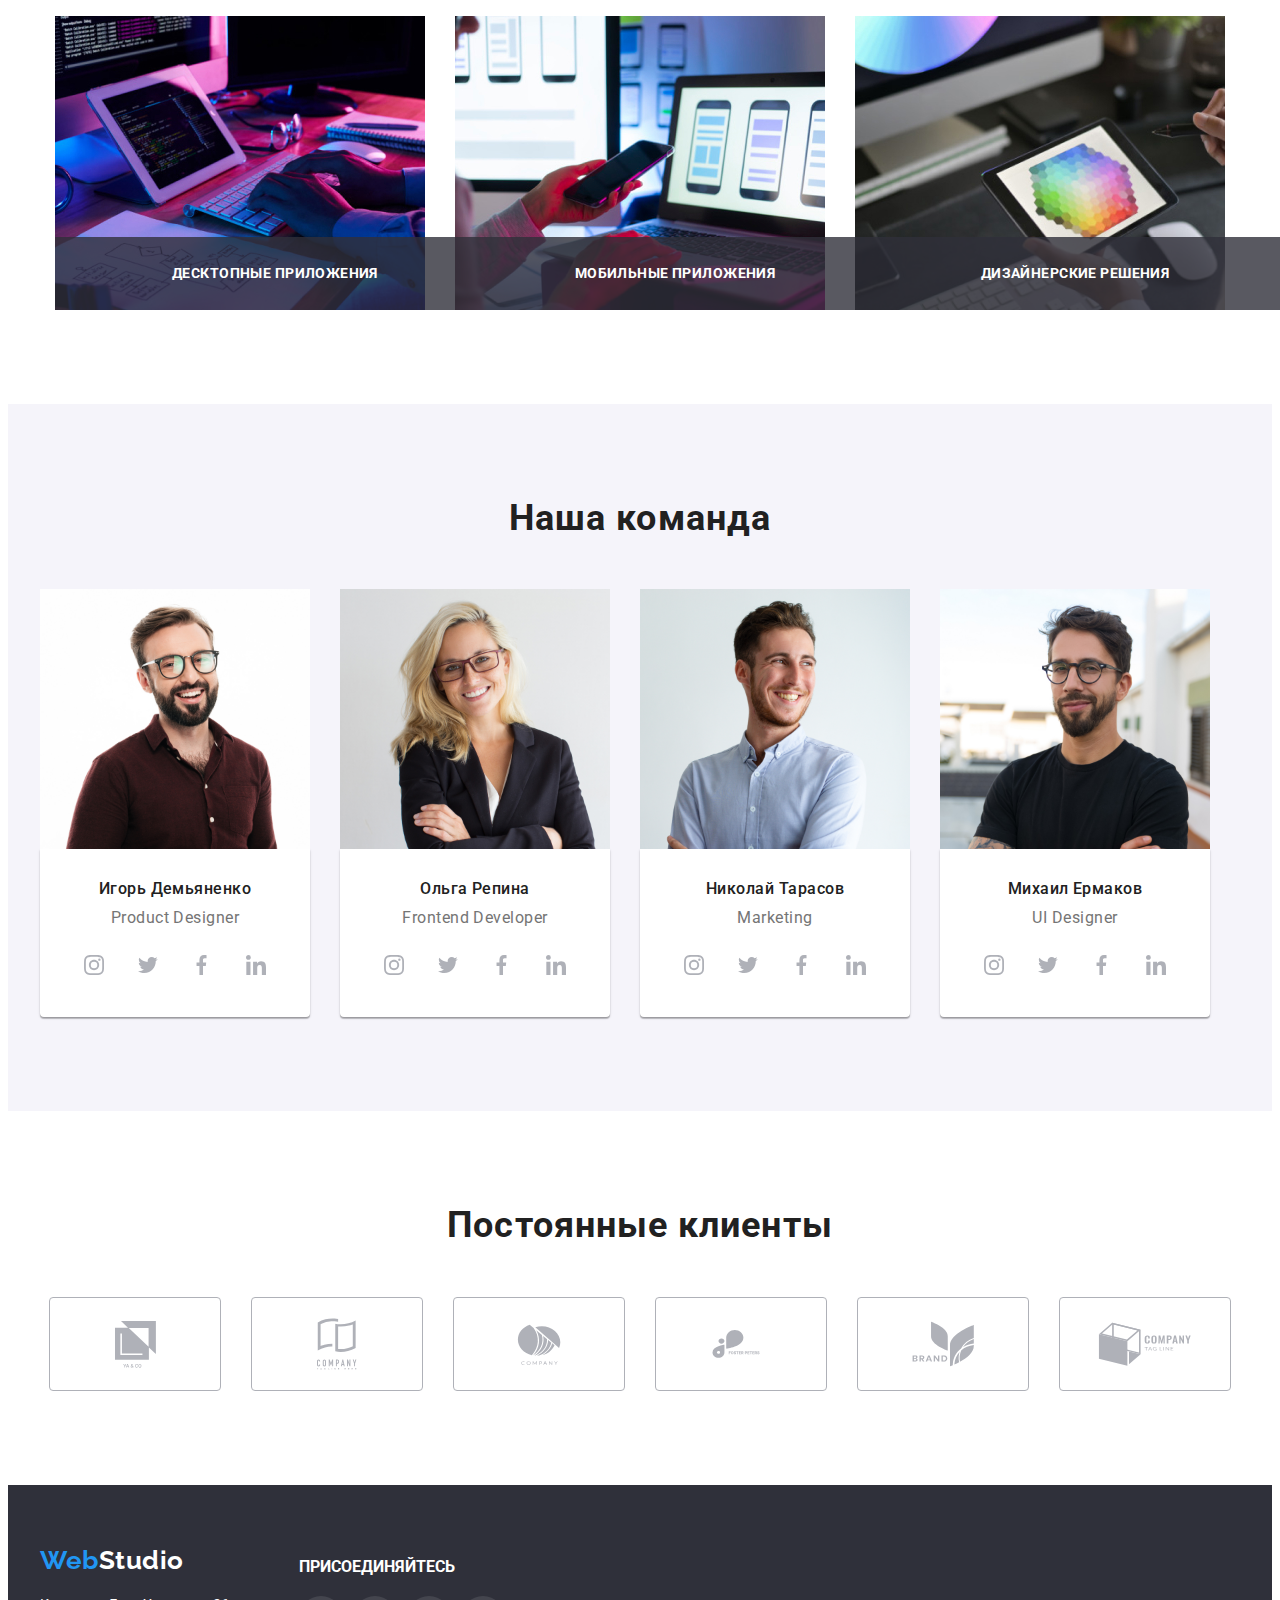
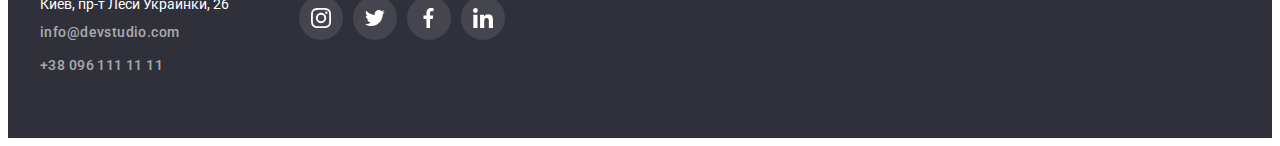
==== commit 878b2390: "fix modal" ====
--- a/index.html
+++ b/index.html
@@ -73,11 +73,9 @@
       <section class="hero">
         <div class="container">
           <h1 class="hero-title">Эффективные решения для вашего бизнеса</h1>
-          <div class="modal">
-            <button data-modal-open class="button" type="button">
-              Заказать услугу
-            </button>
-          </div>
+          <button data-modal-open class="button" type="button">
+            Заказать услугу
+          </button>
         </div>
       </section>
 
--- a/common.css
+++ b/common.css
@@ -398,30 +398,30 @@
     width: 100%;
     height: 100%;
 
-    background: rgba(0, 0, 0, 0.2);
+    background-color: rgba(0, 0, 0, 0.2);
 
     opacity: 1;
     visibility: visible;
     pointer-events: initial;
 }
 
-.backdrop.is-hidden {
+.is-hidden {
     opacity: 0;
     visibility: hidden;
     pointer-events: none;
 }
 
 .modal {
-    min-width: 528px;
-    min-height: 581px;
-    background-color: var(--primery-white-coloc);
-
     position: absolute;
     top: 50%;
     left: 50%;
     transform: translate(-50%, -50%);
+
+    min-width: 528px;
+    min-height: 581px;
+    background-color: var(--primery-white-coloc);
+    
     border-radius: 4px;
-
     box-shadow: 0px 1px 3px rgba(0, 0, 0, 0.12), 0px 1px 1px rgba(0, 0, 0, 0.14), 0px 2px 1px rgba(0, 0, 0, 0.2);
 }
 
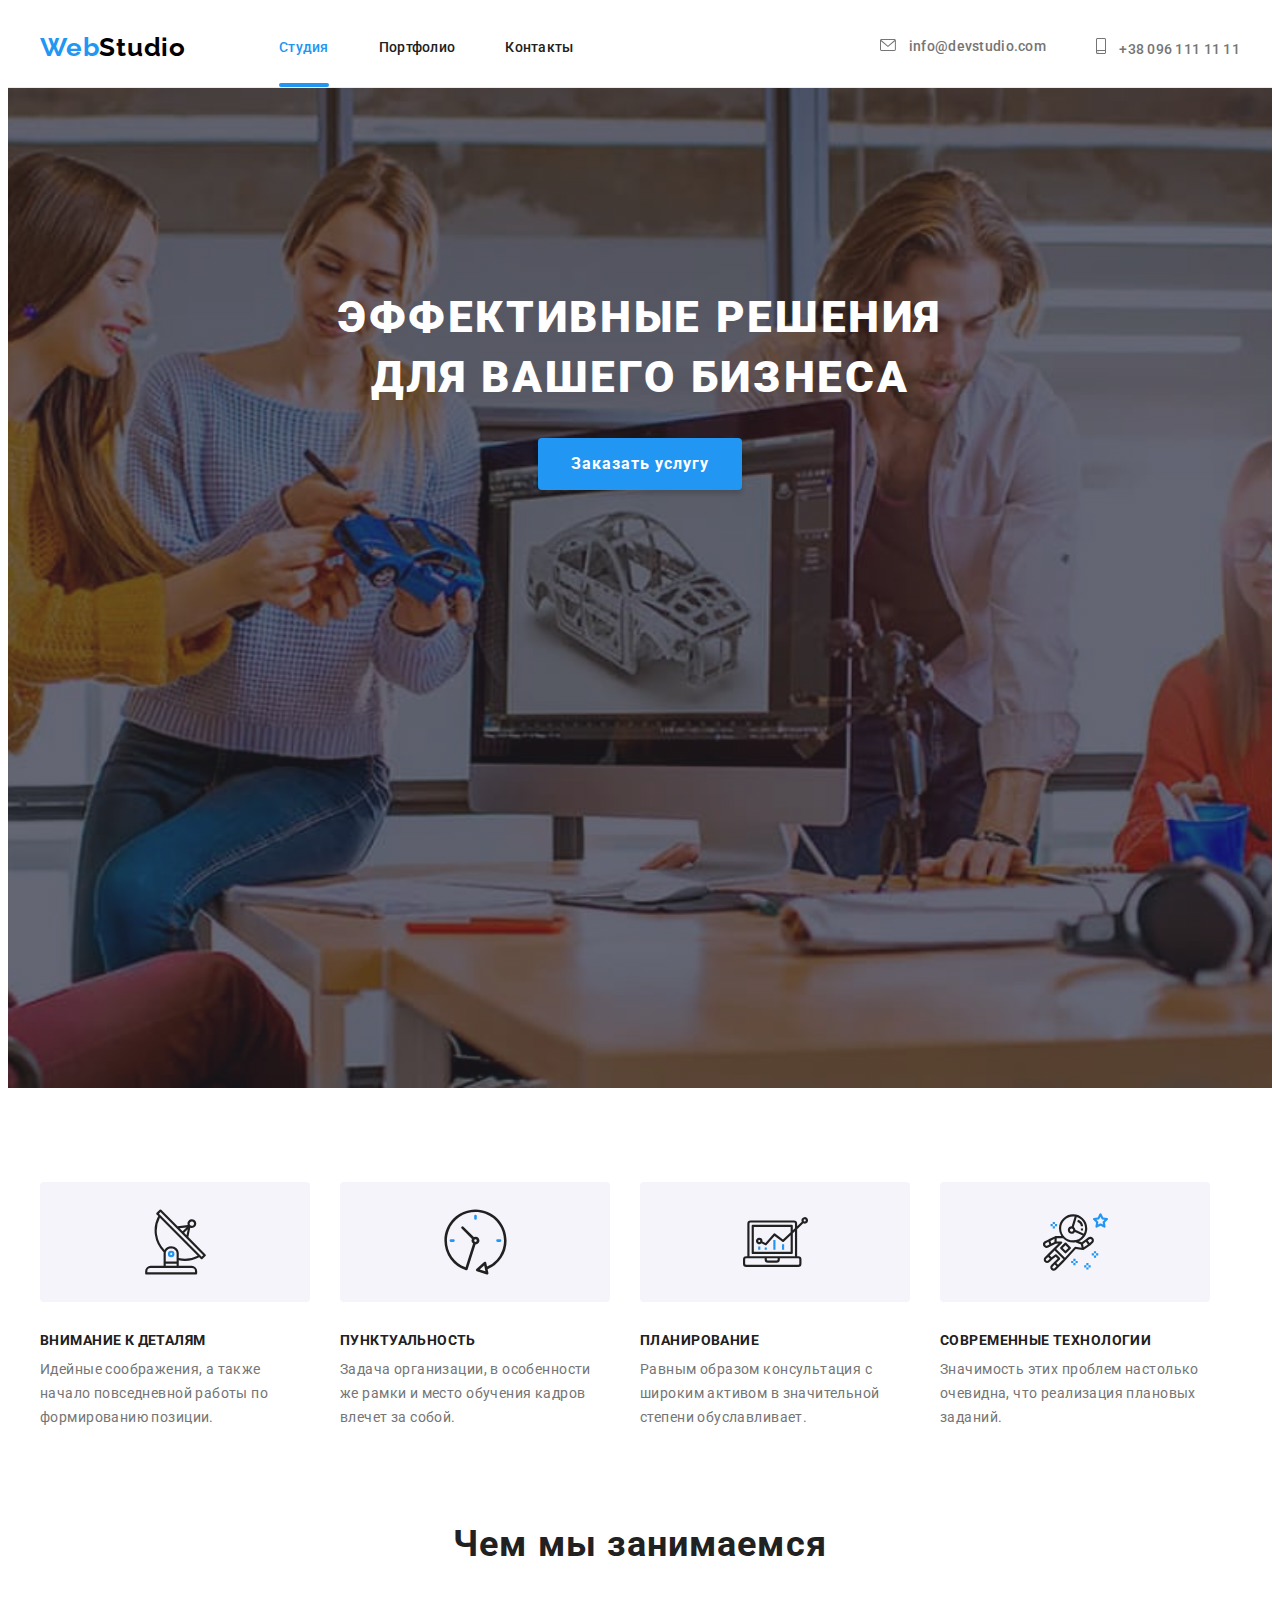
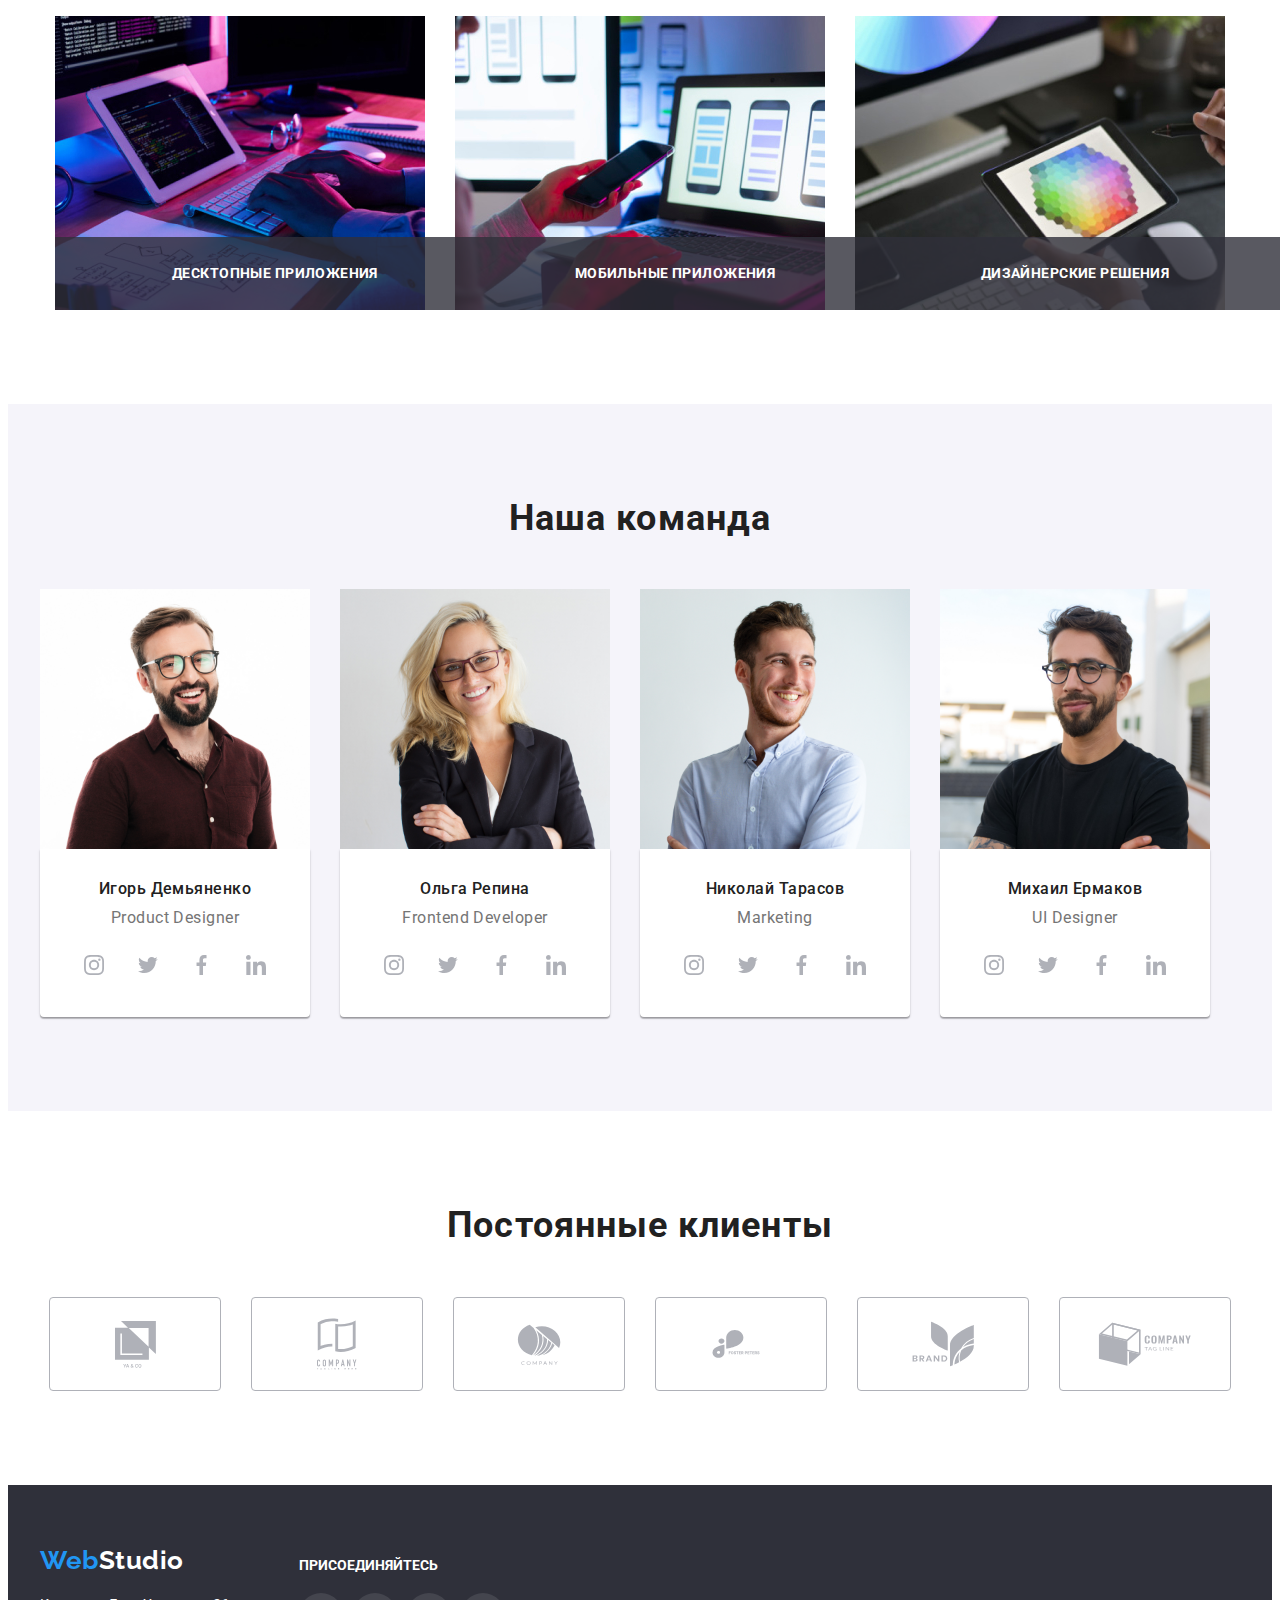
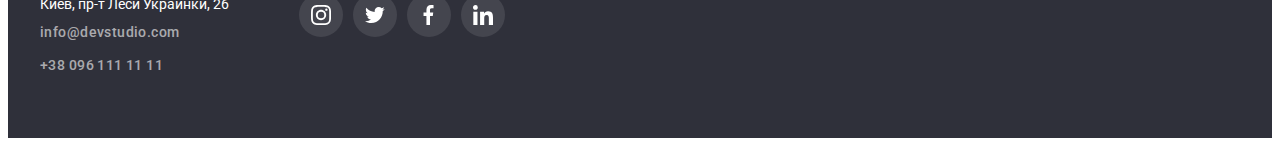
==== commit 7485fd59: "add anim to modal" ====
--- a/index.html
+++ b/index.html
@@ -16,6 +16,11 @@
       integrity="sha512-wpPYUAdjBVSE4KJnH1VR1HeZfpl1ub8YT/NKx4PuQ5NmX2tKuGu6U/JRp5y+Y8XG2tV+wKQpNHVUX03MfMFn9Q=="
       crossorigin="anonymous"
       referrerpolicy="no-referrer"
+    />
+    <!--Animate.css-->
+    <link
+      rel="stylesheet"
+      href="https://cdnjs.cloudflare.com/ajax/libs/animate.css/4.1.1/animate.min.css"
     />
     <link rel="stylesheet" href="./common.css" />
     <link rel="stylesheet" href="./main.css" />
@@ -73,7 +78,11 @@
       <section class="hero">
         <div class="container">
           <h1 class="hero-title">Эффективные решения для вашего бизнеса</h1>
-          <button data-modal-open class="button" type="button">
+          <button
+            data-modal-open
+            class="button animate__animated animate__zoomIn"
+            type="button"
+          >
             Заказать услугу
           </button>
         </div>
--- a/common.css
+++ b/common.css
@@ -397,12 +397,15 @@
     left: 0;
     width: 100%;
     height: 100%;
+    z-index: 1000;
 
     background-color: rgba(0, 0, 0, 0.2);
 
     opacity: 1;
     visibility: visible;
     pointer-events: initial;
+
+    transition: opasity 250ms cubic-bezier(.17, .67, .83, .67);
 }
 
 .is-hidden {
@@ -411,11 +414,14 @@
     pointer-events: none;
 }
 
+.backdrop.is-hidden .modal {
+    transform: translate(-50%, -50%) scale(0.9);
+}
+
 .modal {
     position: absolute;
     top: 50%;
     left: 50%;
-    transform: translate(-50%, -50%);
 
     min-width: 528px;
     min-height: 581px;
@@ -423,6 +429,8 @@
     
     border-radius: 4px;
     box-shadow: 0px 1px 3px rgba(0, 0, 0, 0.12), 0px 1px 1px rgba(0, 0, 0, 0.14), 0px 2px 1px rgba(0, 0, 0, 0.2);
+    transform: translate(-50%, -50%) scale(1);      
+    transition: transform 250ms cubic-bezier(.17, .67, .83, .67);
 }
 
 .exit {
--- a/main.css
+++ b/main.css
@@ -28,6 +28,10 @@
     font-size: 14px;
 }
 
+.no-scroll {
+    overflow: hidden;
+}
+
 .container {
     width: 1200px;
     padding-left: 15px;
@@ -249,6 +253,10 @@
 .add {
     margin-bottom: 20px;
     text-transform: uppercase;
-}
-
-
+    font-family: var(--main-font);
+    font-style: normal;
+    font-weight: 700;
+    font-size: 14px;
+}
+
+
